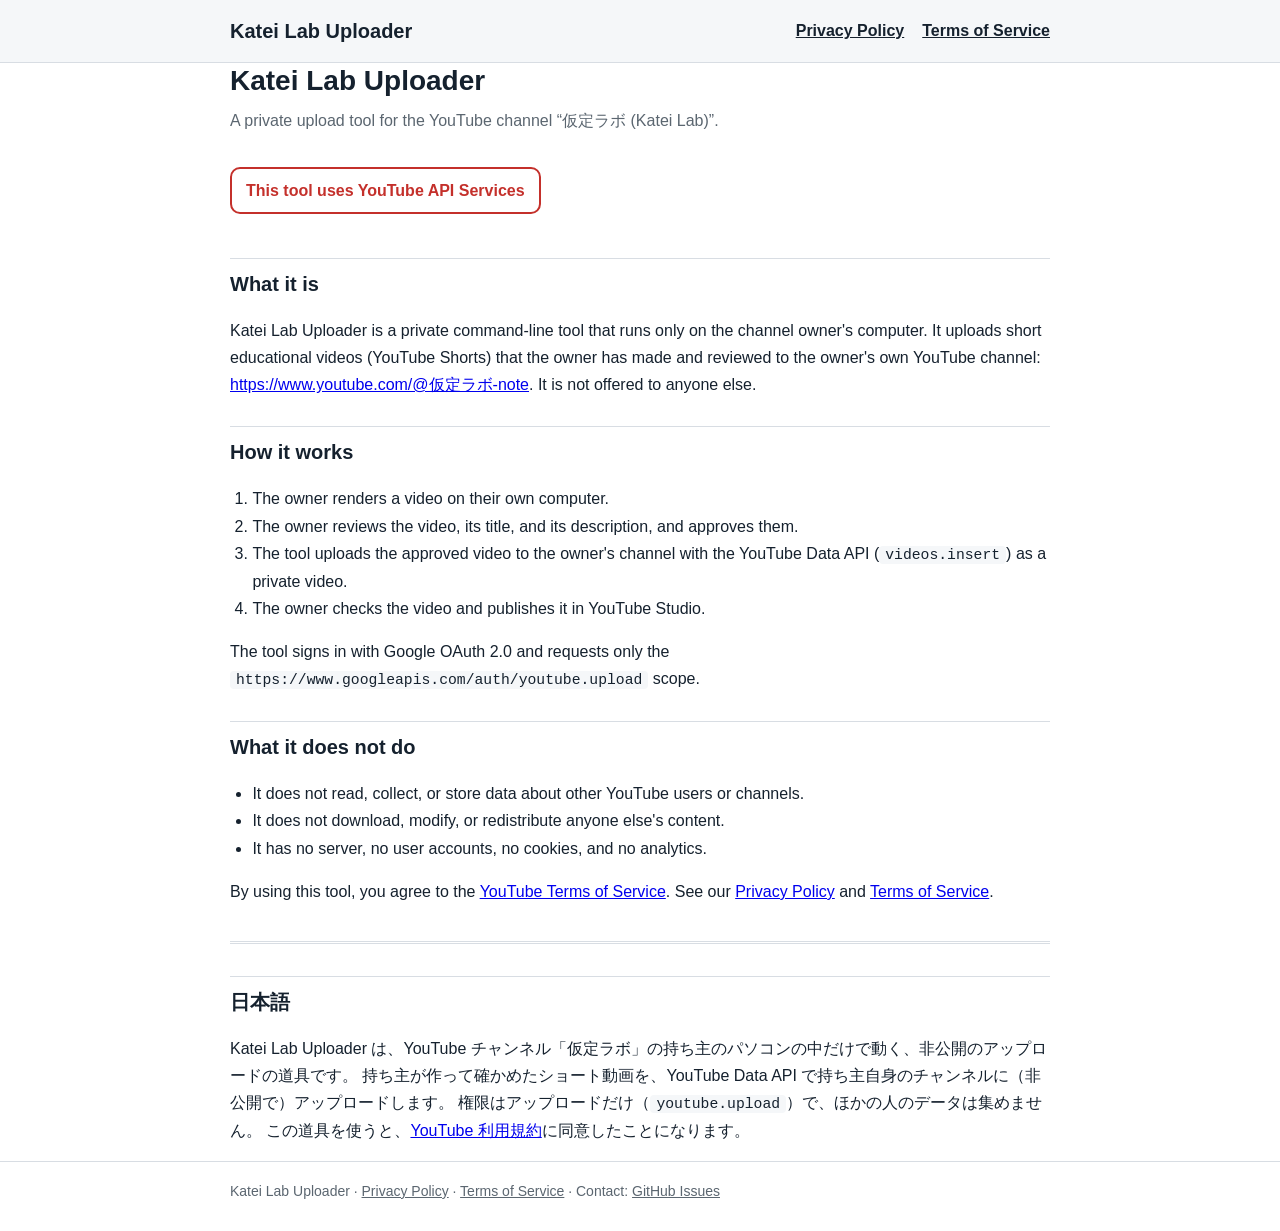
==== index.html @ 1b7b39dd "Add about, privacy policy, and terms pages for Katei Lab Uploader Co-Authored-By: Claude Opus 5.5 <n" ====
<!doctype html>
<html lang="en">
<head>
<meta charset="utf-8">
<meta name="viewport" content="width=device-width, initial-scale=1">
<title>Katei Lab Uploader</title>
<link rel="stylesheet" href="style.css">
</head>
<body>
<header>
	<div class="wrap">
		<a class="brand" href="./">Katei Lab Uploader</a>
		<nav><a href="privacy.html">Privacy Policy</a><a href="terms.html">Terms of Service</a></nav>
	</div>
</header>
<main class="wrap">
	<h1>Katei Lab Uploader</h1>
	<p class="lead">A private upload tool for the YouTube channel “仮定ラボ (Katei Lab)”.</p>

	<p class="badge">This tool uses YouTube API Services</p>

	<h2>What it is</h2>
	<p>
		Katei Lab Uploader is a private command-line tool that runs only on the channel owner's computer.
		It uploads short educational videos (YouTube Shorts) that the owner has made and reviewed to the owner's own YouTube channel:
		<a href="https://www.youtube.com/@%E4%BB%AE%E5%AE%9A%E3%83%A9%E3%83%9C-note">https://www.youtube.com/@仮定ラボ-note</a>.
		It is not offered to anyone else.
	</p>

	<h2>How it works</h2>
	<ol>
		<li>The owner renders a video on their own computer.</li>
		<li>The owner reviews the video, its title, and its description, and approves them.</li>
		<li>The tool uploads the approved video to the owner's channel with the YouTube Data API (<code>videos.insert</code>) as a private video.</li>
		<li>The owner checks the video and publishes it in YouTube Studio.</li>
	</ol>
	<p>
		The tool signs in with Google OAuth 2.0 and requests only the
		<code>https://www.googleapis.com/auth/youtube.upload</code> scope.
	</p>

	<h2>What it does not do</h2>
	<ul>
		<li>It does not read, collect, or store data about other YouTube users or channels.</li>
		<li>It does not download, modify, or redistribute anyone else's content.</li>
		<li>It has no server, no user accounts, no cookies, and no analytics.</li>
	</ul>

	<p>
		By using this tool, you agree to the <a href="https://www.youtube.com/t/terms">YouTube Terms of Service</a>.
		See our <a href="privacy.html">Privacy Policy</a> and <a href="terms.html">Terms of Service</a>.
	</p>

	<section class="ja" lang="ja">
		<h2>日本語</h2>
		<p>
			Katei Lab Uploader は、YouTube チャンネル「仮定ラボ」の持ち主のパソコンの中だけで動く、非公開のアップロードの道具です。
			持ち主が作って確かめたショート動画を、YouTube Data API で持ち主自身のチャンネルに（非公開で）アップロードします。
			権限はアップロードだけ（<code>youtube.upload</code>）で、ほかの人のデータは集めません。
			この道具を使うと、<a href="https://www.youtube.com/t/terms">YouTube 利用規約</a>に同意したことになります。
		</p>
	</section>
</main>
<footer>
	<div class="wrap">
		Katei Lab Uploader · <a href="privacy.html">Privacy Policy</a> · <a href="terms.html">Terms of Service</a> · Contact: <a href="https://github.com/stargazer5825ss-cmyk/katei-lab-uploader/issues">GitHub Issues</a>
	</div>
</footer>
</body>
</html>
---- style.css ----
:root { --ink: #15212e; --muted: #5b6670; --line: #d8dde3; --accent: #c4302b; --bg: #ffffff; --soft: #f5f7f9; }
* { box-sizing: border-box; }
body { margin: 0; background: var(--bg); color: var(--ink); font: 16px/1.7 -apple-system, "Hiragino Sans", "Noto Sans JP", "Segoe UI", sans-serif; }
header { border-bottom: 1px solid var(--line); background: var(--soft); }
.wrap { max-width: 860px; margin: 0 auto; padding: 0 20px; }
header .wrap { display: flex; align-items: center; justify-content: space-between; gap: 16px; padding-top: 14px; padding-bottom: 14px; flex-wrap: wrap; }
.brand { font-weight: 800; font-size: 20px; color: var(--ink); text-decoration: none; }
nav a { margin-left: 18px; color: var(--ink); font-weight: 600; }
main { padding: 28px 0 48px; }
h1 { font-size: 28px; line-height: 1.3; margin: 0 0 8px; }
h2 { font-size: 20px; margin: 28px 0 8px; padding-top: 8px; border-top: 1px solid var(--line); }
h3 { font-size: 17px; margin: 18px 0 6px; }
.lead { color: var(--muted); margin-top: 0; }
.badge { display: inline-flex; align-items: center; gap: 10px; padding: 8px 14px; border: 2px solid var(--accent); border-radius: 10px; font-weight: 700; color: var(--accent); }
.badge img { height: 28px; }
ol, ul { padding-left: 1.4em; }
code { background: var(--soft); padding: 1px 6px; border-radius: 4px; font-size: 0.92em; }
.ja { margin-top: 36px; padding-top: 4px; border-top: 3px double var(--line); }
footer { border-top: 1px solid var(--line); color: var(--muted); font-size: 14px; padding: 18px 0 30px; }
footer a { color: var(--muted); }
.todo { background: #fff3cd; padding: 0 4px; }
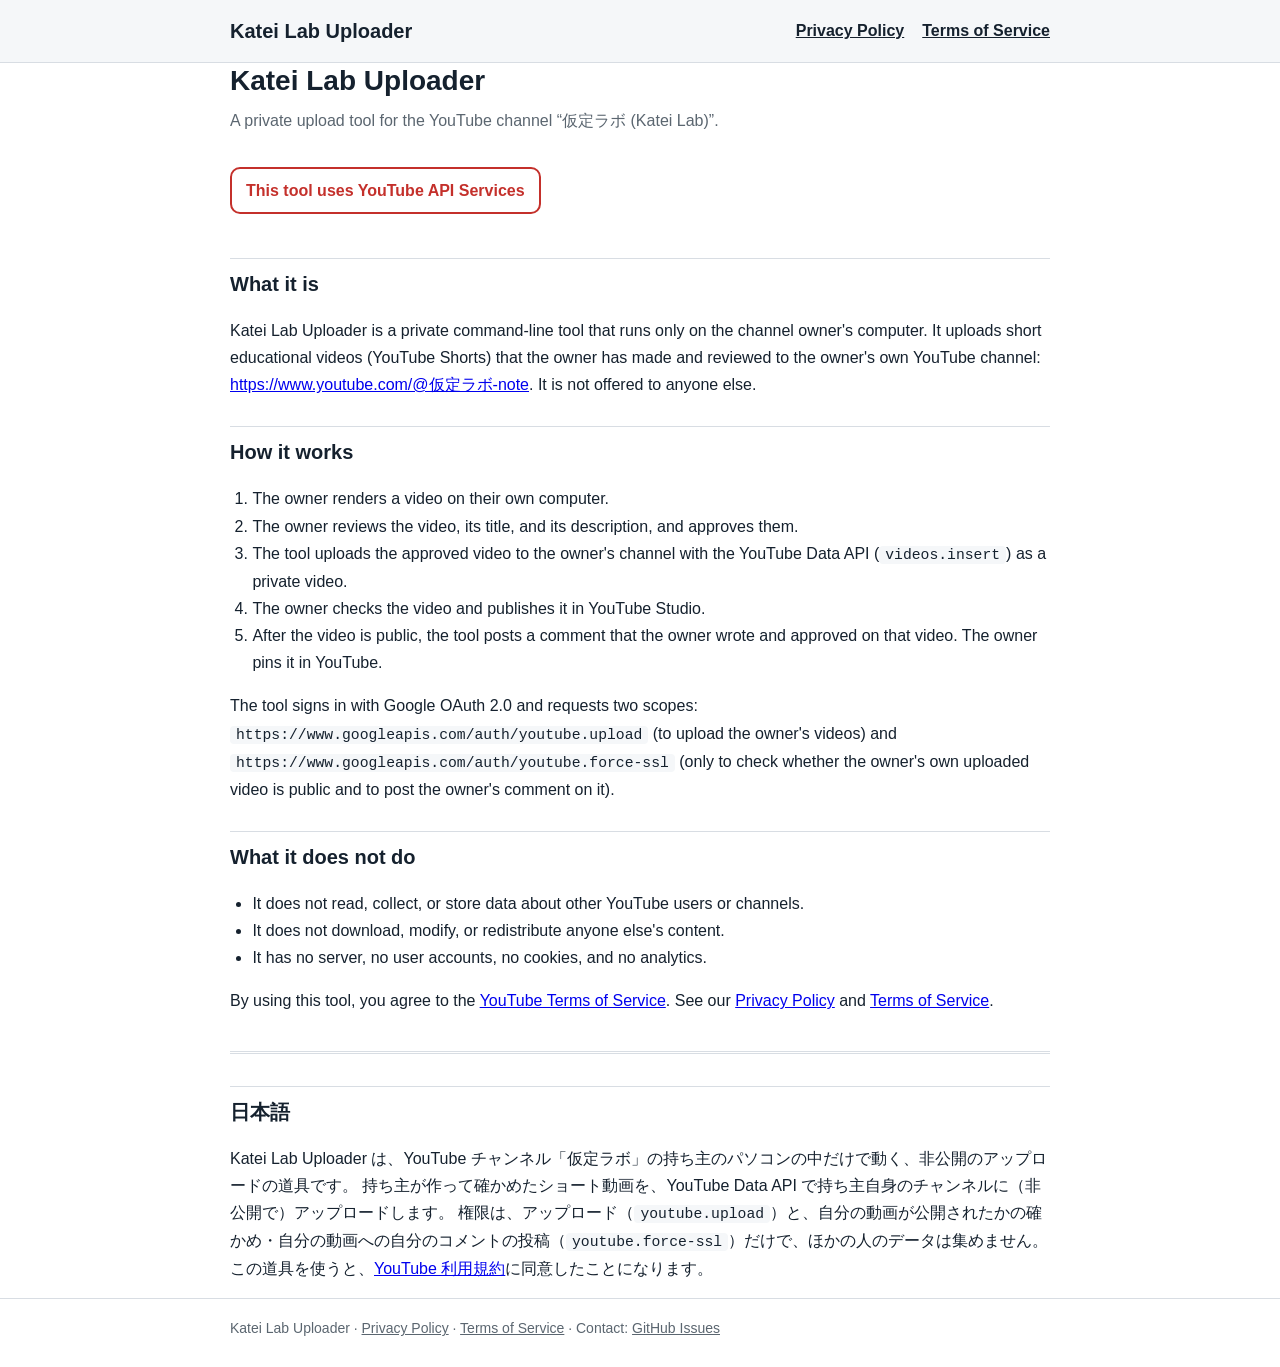
==== commit 9db9f6ef: "Describe comment posting (youtube.force-ssl) in about and privacy pages Co-Authored-By: Claude Opus " ====
--- a/index.html
+++ b/index.html
@@ -33,10 +33,12 @@
 		<li>The owner reviews the video, its title, and its description, and approves them.</li>
 		<li>The tool uploads the approved video to the owner's channel with the YouTube Data API (<code>videos.insert</code>) as a private video.</li>
 		<li>The owner checks the video and publishes it in YouTube Studio.</li>
+		<li>After the video is public, the tool posts a comment that the owner wrote and approved on that video. The owner pins it in YouTube.</li>
 	</ol>
 	<p>
-		The tool signs in with Google OAuth 2.0 and requests only the
-		<code>https://www.googleapis.com/auth/youtube.upload</code> scope.
+		The tool signs in with Google OAuth 2.0 and requests two scopes:
+		<code>https://www.googleapis.com/auth/youtube.upload</code> (to upload the owner's videos) and
+		<code>https://www.googleapis.com/auth/youtube.force-ssl</code> (only to check whether the owner's own uploaded video is public and to post the owner's comment on it).
 	</p>
 
 	<h2>What it does not do</h2>
@@ -56,7 +58,7 @@
 		<p>
 			Katei Lab Uploader は、YouTube チャンネル「仮定ラボ」の持ち主のパソコンの中だけで動く、非公開のアップロードの道具です。
 			持ち主が作って確かめたショート動画を、YouTube Data API で持ち主自身のチャンネルに（非公開で）アップロードします。
-			権限はアップロードだけ（<code>youtube.upload</code>）で、ほかの人のデータは集めません。
+			権限は、アップロード（<code>youtube.upload</code>）と、自分の動画が公開されたかの確かめ・自分の動画への自分のコメントの投稿（<code>youtube.force-ssl</code>）だけで、ほかの人のデータは集めません。
 			この道具を使うと、<a href="https://www.youtube.com/t/terms">YouTube 利用規約</a>に同意したことになります。
 		</p>
 	</section>
